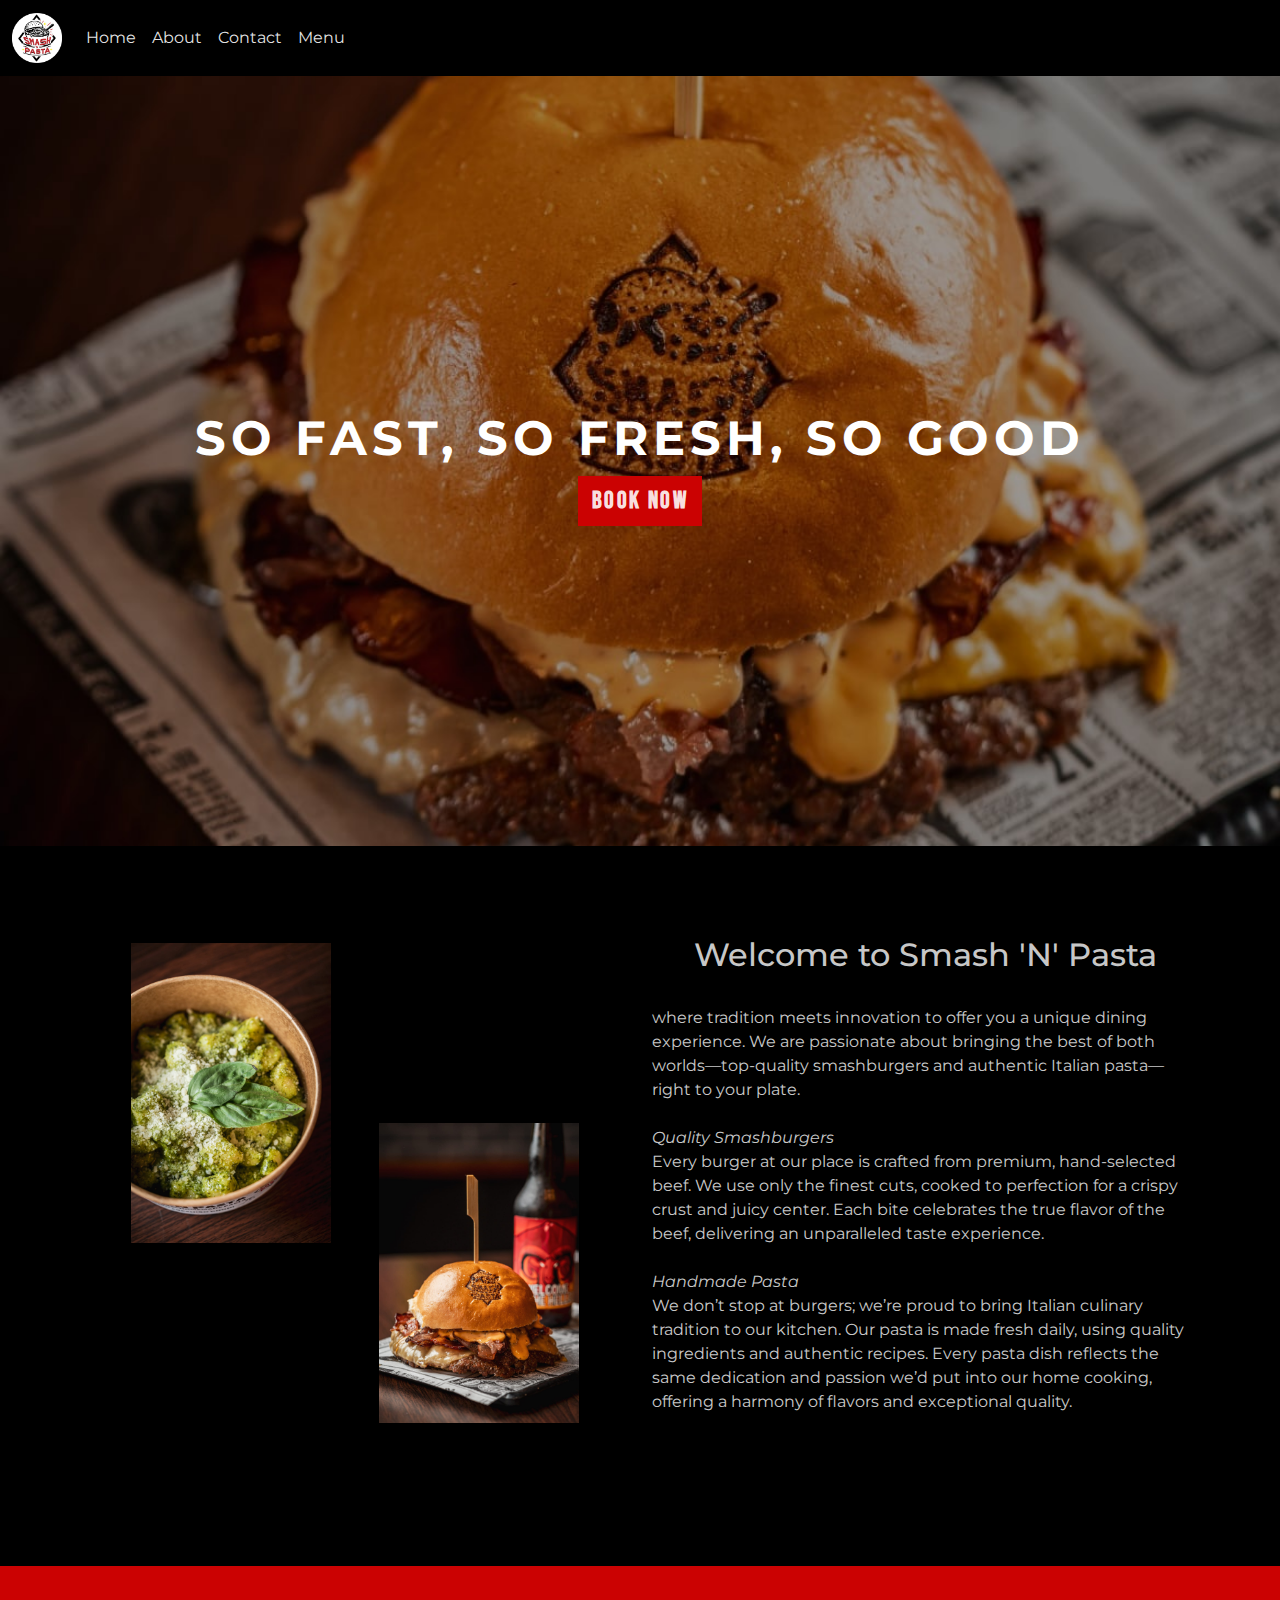
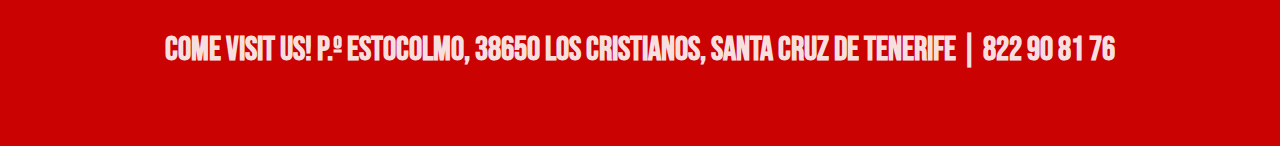
==== index.html @ 562987d6 "logo" ====
<!DOCTYPE html>
<html lang="en">
  <head>
    <meta charset="UTF-8" />
    <meta name="viewport" content="width=device-width, initial-scale=1.0" />
    <meta name="description" content="Smash burgers and homemade pasta in Tenerife" />
    <meta name="keywords" content="Smashburger, homemade, pasta, Tenerife" />
    <title>Smash N Pasta | So fast, so fresh, so good!</title>
    <link rel="icon" href="assets/logo.jpg" type="image/x-icon">


    <link
      href="https://cdn.jsdelivr.net/npm/bootstrap@5.3.3/dist/css/bootstrap.min.css"
      rel="stylesheet"
      integrity="sha384-QWTKZyjpPEjISv5WaRU9OFeRpok6YctnYmDr5pNlyT2bRjXh0JMhjY6hW+ALEwIH"
      crossorigin="anonymous"
    />
    <link rel="stylesheet" 
    href="https://cdn.jsdelivr.net/npm/bootstrap-icons@1.11.3/font/bootstrap-icons.min.css">
    <link rel="stylesheet" href="./styles/styles.css" />
  </head>
  <body>
    <header>
      <nav class="navbar navbar-expand-lg">
        <div class="container-fluid">
          <a class="navbar-brand" href="#">
            <img src="./assets/logo.jpg" alt="logo" class="logo" />
          </a>
          <button
            class="navbar-toggler"
            type="button"
            data-bs-toggle="collapse"
            data-bs-target="#navbarNav"
            aria-controls="navbarNav"
            aria-expanded="false"
            aria-label="Toggle navigation"
          >
            <i class="bi bi-list"></i>
          </button>
          <div class="collapse navbar-collapse" id="navbarNav">
            <ul class="navbar-nav">
              <li class="nav-item">
                <a class="nav-link" href="#"></a>
              </li>
              <li class="nav-item">
                <a class="nav-link" href="#about"></a>
              </li>
              <li class="nav-item">
                <a class="nav-link" href="#contact"></a>
              </li>
              <li class="nav-item">
                <a class="nav-link" href="menu.html"></a>
              </li>
            </ul>
          </div>
        </div>
      </nav>
    </header>
    <main>
      <section class="container-fluid hero-container">
        <h1></h1>
        <button></button>
      </section>
      <section class="container about-container" id="about">
        <div class="row">
          <div class="col lg-6 pics">
            <div class="left-pic"></div>
            <div class="right-pic"></div>
          </div>
          <div class="col-lg-6 description">
            <h2></h2>
            <br />
            <p></p>
          </div>
        </div>
      </section>
    </main>
    <footer class="container-fluid" id="contact">
      <p></p>
    </footer>
    <script src="scripts/script.js"></script>
    <script
      src="https://cdn.jsdelivr.net/npm/bootstrap@5.3.3/dist/js/bootstrap.bundle.min.js"
      integrity="sha384-YvpcrYf0tY3lHB60NNkmXc5s9fDVZLESaAA55NDzOxhy9GkcIdslK1eN7N6jIeHz"
      crossorigin="anonymous"
    ></script>
  </body>
</html>
---- styles/styles.css ----
@import url('https://fonts.googleapis.com/css2?family=Bebas+Neue&display=swap');
@import url('https://fonts.googleapis.com/css2?family=Bebas+Neue&family=Montserrat:ital,wght@0,100..900;1,100..900&display=swap');



:root {
    --title: white;
    --background: black;
    --links: rgba(255, 255, 255, 0.9);
    --text: rgba(255, 255, 255, 0.8);
    --main: rgb(203, 2, 2);
}

body {
    margin: 0;
    padding: 0;
    box-sizing: border-box;
    background-color: var(--background);
    color: var(--text);
    font-family: "Montserrat", sans-serif;
    scroll-behavior:smooth;
}

header {
    height: 6vh;
    position: fixed;
    top: 0;
    left: 0;
    z-index: 1;
    width: 100%;
}

nav {
    background-color: var(--background)
}

.nav-link, .navbar-brand,
.nav-link:hover, .nav-link:focus{
    color: var(--links) !important;
}

.nav-link.active {
    font-weight: 600;
}

.navbar i{
    color: var(--text);
}

.logo {
    width: 50px;
    height: 50px;
}


.hero-container {
    height: 94vh;
    padding-top: 10vh;
    background: url(../assets/hero-img.jpeg);
    background-position: center;
    background-size: cover;
    display: flex;
    justify-content: center;
    align-items: center;
    flex-direction: column;
    text-align: center;
}

h1{
    color: var(--title);
    font-size: 3em;
    font-weight: bold;
    letter-spacing: 0.1em;
}


button {
    background-color: var(--main);
    color: var(--links);
    border: none;
    font-size: 1.5em;
    letter-spacing: 0.1em;
    padding: 0.3em 0.6em;
    font-weight: bold;
    font-family: "Bebas Neue", sans-serif;
}


.about-container{
    height: 80vh;
    padding-top: 10vh;
}


.about-container .row {
    display: flex;
    align-items: center;
}

.pics {
    display: flex;
    justify-content: space-evenly;
    height: 100%;
}

.left-pic, .right-pic {
    width: 200px;
    height: 300px;
}

.left-pic {
    background: url(../assets/pesto.jpeg);
    background-size: contain;
    transform: translateY(-30%);

}

.right-pic {
    background: url(../assets/burger.jpeg);
    background-size: contain;
    transform: translateY(30%);
}

.description {
    height: 100%;
    font-size: 1em;
    display: flex;
    align-items: center;
    flex-direction: column;
    justify-content: center;

}

footer {
    height: 20vh;
    color: var(--links);    font-size: 1.3em;
    display: flex;
    flex-direction: column;
    align-items: center;
    justify-content: center;
    background-color: var(--main);
    text-align: center;
}

footer p {
    margin-bottom: 0.3em;
}

footer p:first-of-type{
    font-weight: bold;
    font-family: "Bebas Neue", sans-serif;
    font-size: 1.6em;

}

.menu-container {
    padding-top: 15vh;
    padding-bottom: 10vh;
}


#menu-list a{
    text-decoration: none;
}

#menu .category {
    padding-top: 10vh;
}

#menu img {
    width: 200px;
    height: 200px;
    object-fit: cover;
}

.product-name {
    text-decoration: underline;
}

.product-description {
    font-size: 0.9em;
}

.product-price {
    font-weight: 500;
    color: greenyellow;
}

.allergens {
    font-style: italic;
}


button.back-to-top {
    position: sticky;
    bottom: 4vh;
    left: 47%;
}



@media (max-width: 1200px) {

    header {
        position: static;
    }

    .hero-container {
        height: 500px;
    }

    .hero-container h1, 
    .hero-container button{
        font-size: 1em;
    }

    .about-container {
        height: auto;
        padding-top: 2em;
    }

    .pics, .description {
        margin-bottom: 2em;
    }

    footer {
        font-size: 1em;
    }
}

@media (max-width: 992px ) {
    .pics >* {
        height: 150px;
        width: 90px;
        background-size: cover;
        transform: none;
    }

}

@media (max-width: 576px) {
    footer {
        font-size: 0.8em;
    }
}
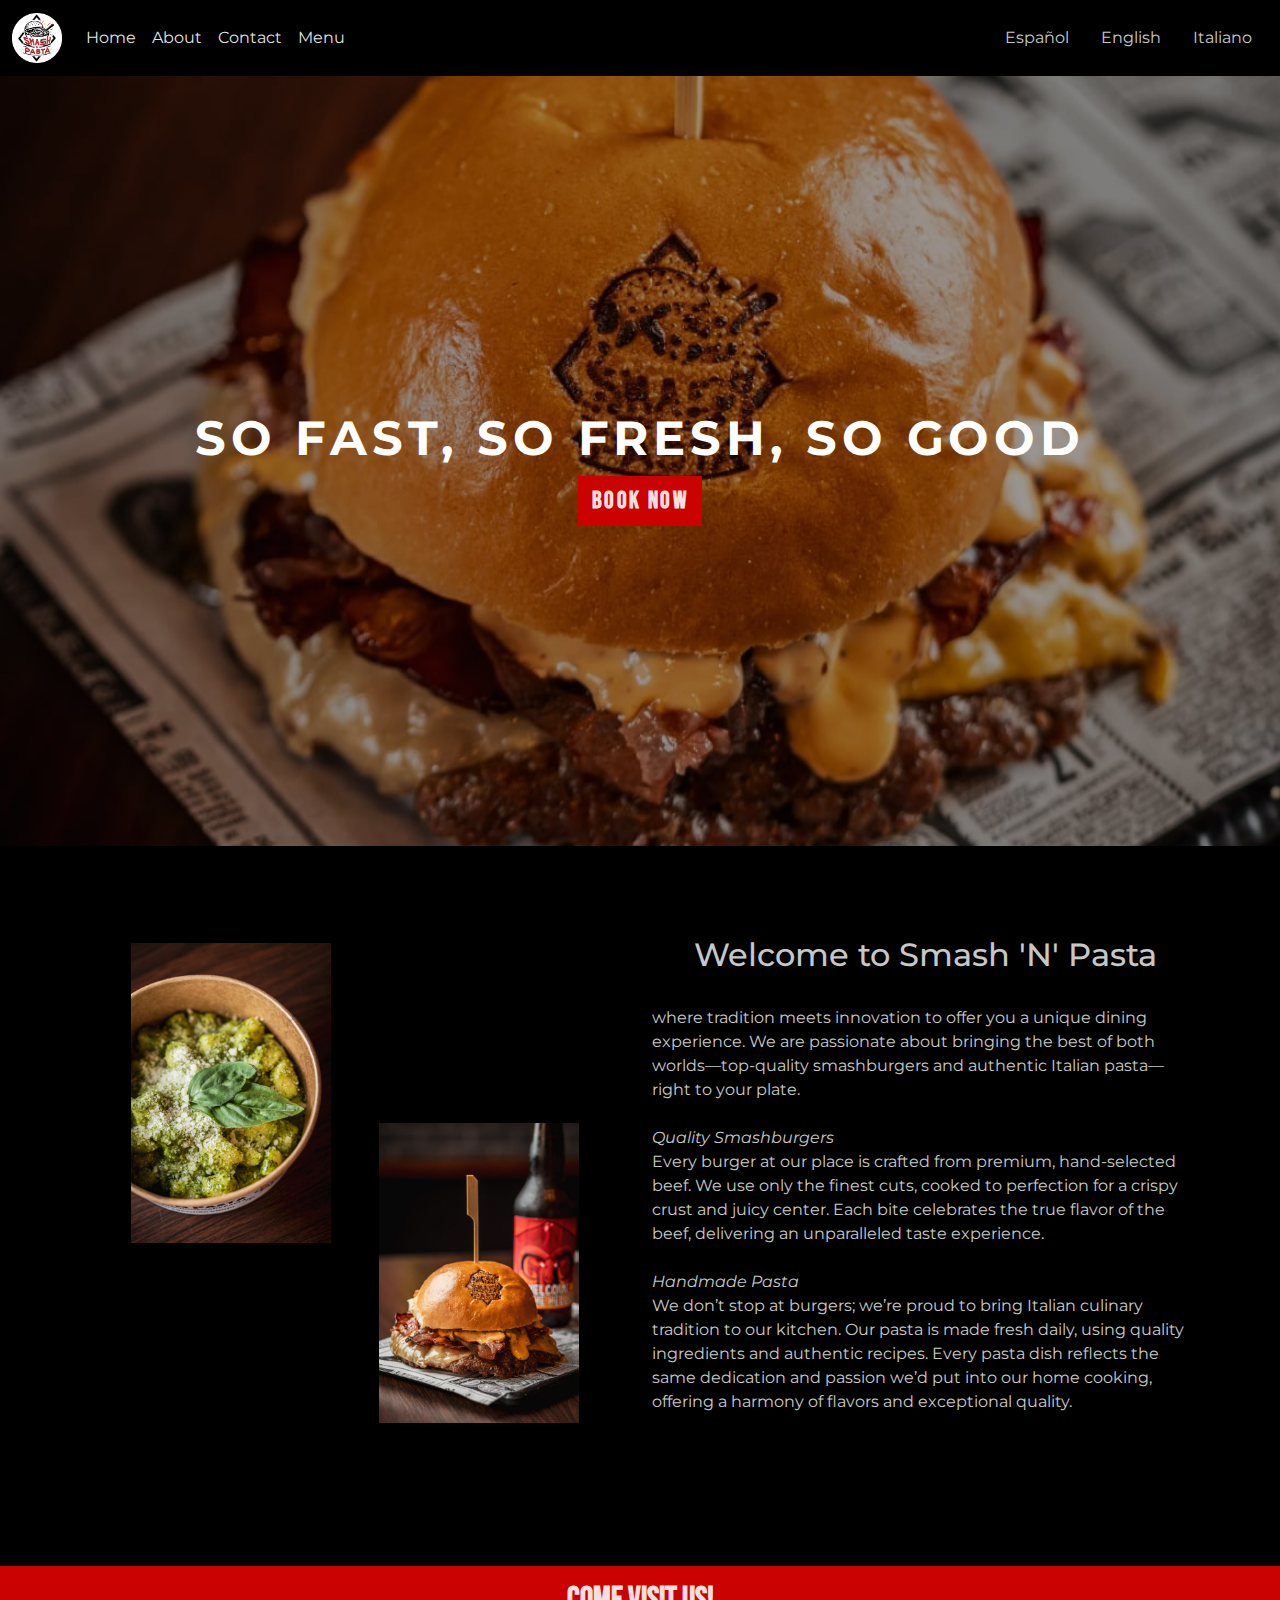
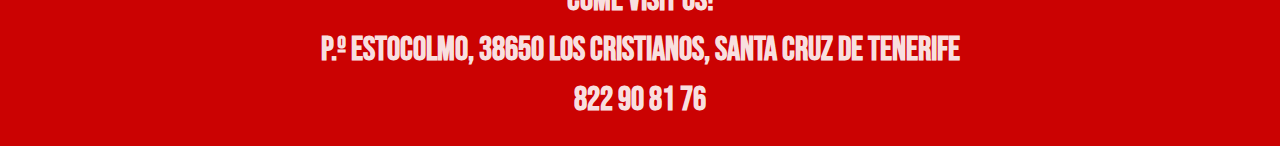
==== commit 087f811f: "menu language" ====
--- a/index.html
+++ b/index.html
@@ -52,6 +52,11 @@
                 <a class="nav-link" href="menu.html"></a>
               </li>
             </ul>
+            <ul id="language-list" class="navbar-nav">
+              <li class="nav-item" id="español">Español</li>
+              <li class="nav-item" id="english">English</li>
+              <li class="nav-item" id="italiano">Italiano</li>
+            </ul>
           </div>
         </div>
       </nav>
--- a/styles/styles.css
+++ b/styles/styles.css
@@ -199,7 +199,20 @@
 
 
 
-@media (max-width: 1200px) {
+#language-list li{
+    padding: 0 1em;
+    cursor: pointer;
+}
+
+@media (min-width: 992px) {
+    #navbarNav {
+        display: flex;
+        flex-direction: row;
+        justify-content: space-between;
+    }
+}
+
+@media (max-width: 1199.98px) {
 
     header {
         position: static;
@@ -226,9 +239,10 @@
     footer {
         font-size: 1em;
     }
-}
-
-@media (max-width: 992px ) {
+
+}
+
+@media (max-width: 991.98px ) {
     .pics >* {
         height: 150px;
         width: 90px;
@@ -236,9 +250,17 @@
         transform: none;
     }
 
-}
-
-@media (max-width: 576px) {
+    #language-list {
+        float: right;
+    }
+
+    #language-list li{
+        padding: 0.3em 0;
+    }
+
+}
+
+@media (max-width: 575.98px) {
     footer {
         font-size: 0.8em;
     }
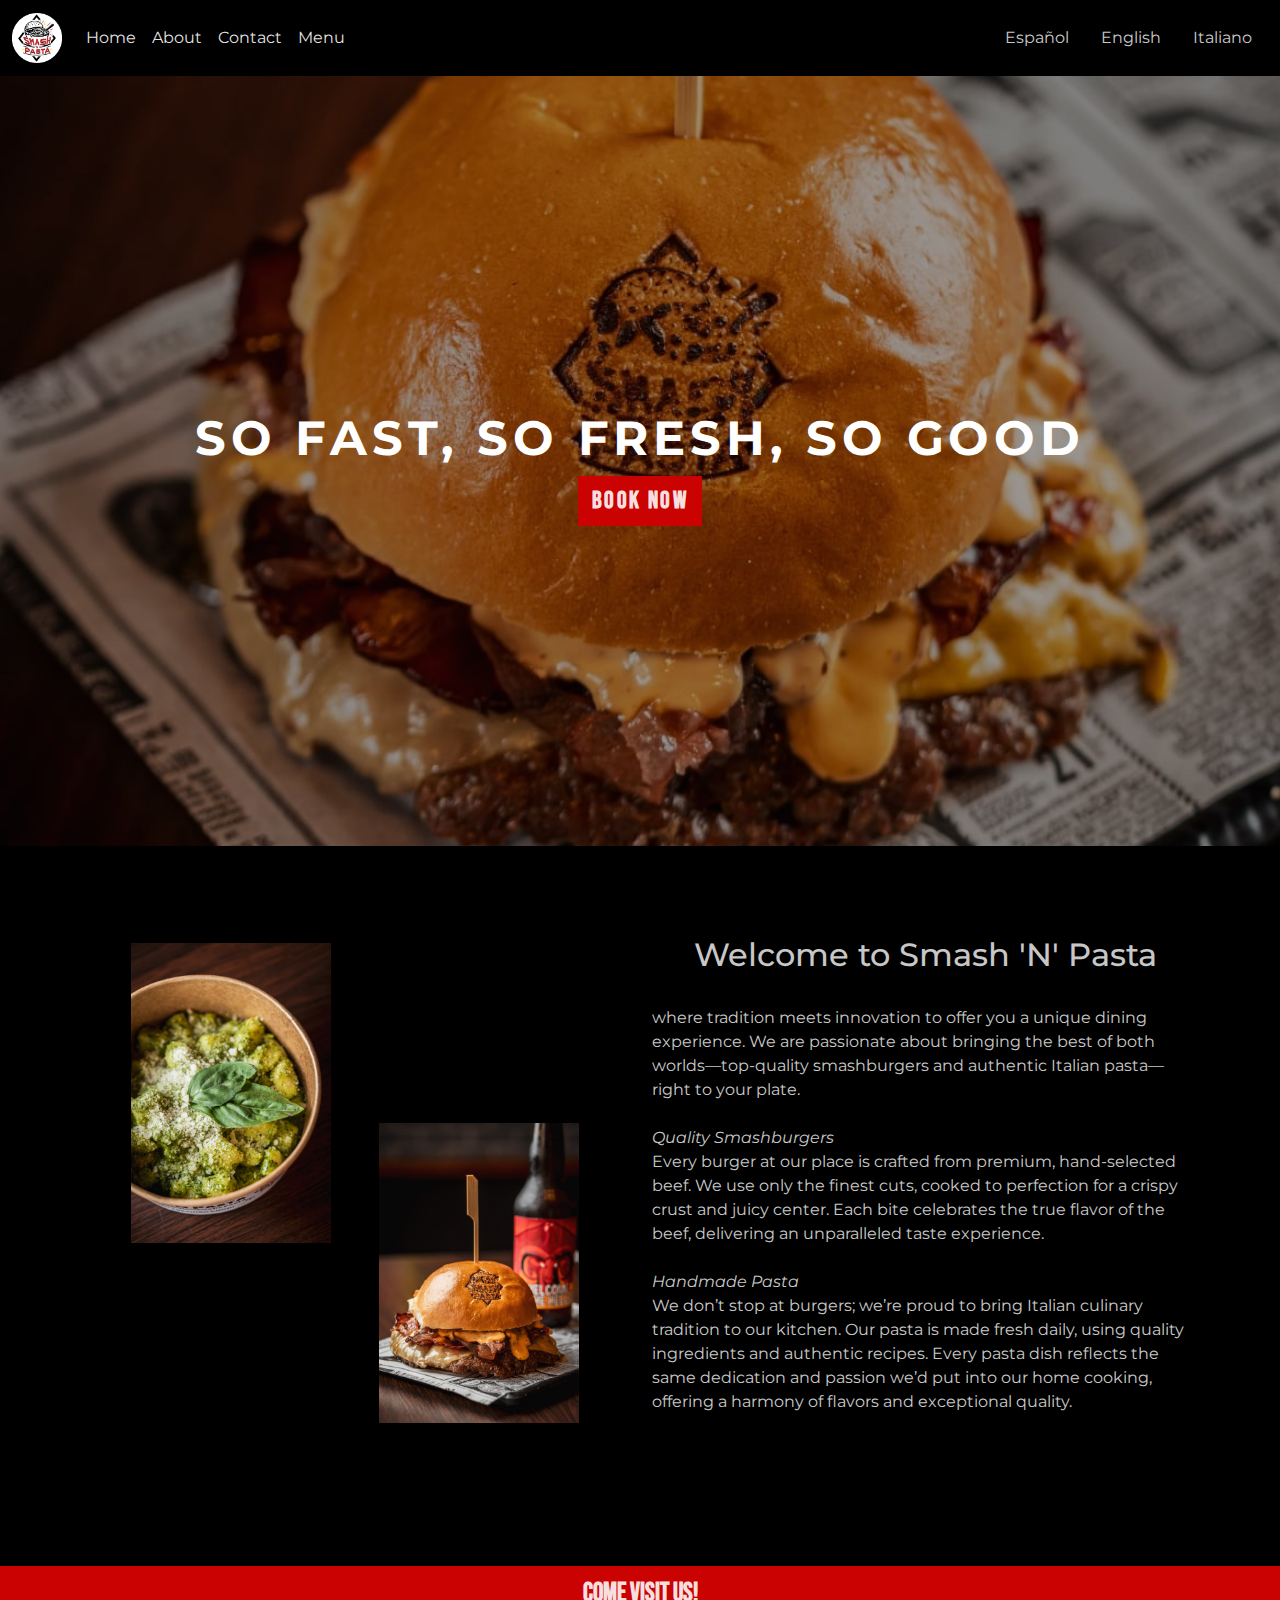
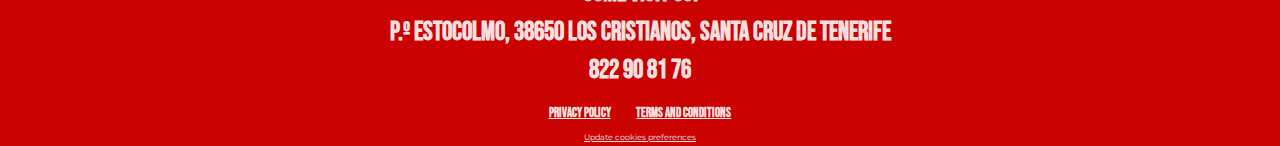
==== commit 3cd4f289: "cookie, privacy, terms, call to action" ====
--- a/index.html
+++ b/index.html
@@ -3,11 +3,13 @@
   <head>
     <meta charset="UTF-8" />
     <meta name="viewport" content="width=device-width, initial-scale=1.0" />
-    <meta name="description" content="Smash burgers and homemade pasta in Tenerife" />
+    <meta
+      name="description"
+      content="Smash burgers and homemade pasta in Tenerife"
+    />
     <meta name="keywords" content="Smashburger, homemade, pasta, Tenerife" />
     <title>Smash N Pasta | So fast, so fresh, so good!</title>
-    <link rel="icon" href="assets/logo.jpg" type="image/x-icon">
-
+    <link rel="icon" href="assets/logo.jpg" type="image/x-icon" />
 
     <link
       href="https://cdn.jsdelivr.net/npm/bootstrap@5.3.3/dist/css/bootstrap.min.css"
@@ -15,8 +17,10 @@
       integrity="sha384-QWTKZyjpPEjISv5WaRU9OFeRpok6YctnYmDr5pNlyT2bRjXh0JMhjY6hW+ALEwIH"
       crossorigin="anonymous"
     />
-    <link rel="stylesheet" 
-    href="https://cdn.jsdelivr.net/npm/bootstrap-icons@1.11.3/font/bootstrap-icons.min.css">
+    <link
+      rel="stylesheet"
+      href="https://cdn.jsdelivr.net/npm/bootstrap-icons@1.11.3/font/bootstrap-icons.min.css"
+    />
     <link rel="stylesheet" href="./styles/styles.css" />
   </head>
   <body>
@@ -64,7 +68,7 @@
     <main>
       <section class="container-fluid hero-container">
         <h1></h1>
-        <button></button>
+        <button href="tel:+34822908176"></button>
       </section>
       <section class="container about-container" id="about">
         <div class="row">
@@ -82,6 +86,7 @@
     </main>
     <footer class="container-fluid" id="contact">
       <p></p>
+      <a href="#" id="open_preferences_center">Update cookies preferences</a>
     </footer>
     <script src="scripts/script.js"></script>
     <script
@@ -89,5 +94,39 @@
       integrity="sha384-YvpcrYf0tY3lHB60NNkmXc5s9fDVZLESaAA55NDzOxhy9GkcIdslK1eN7N6jIeHz"
       crossorigin="anonymous"
     ></script>
+
+    <!-- Cookie Consent by FreePrivacyPolicy.com https://www.FreePrivacyPolicy.com -->
+    <script
+      type="text/javascript"
+      src="//www.freeprivacypolicy.com/public/cookie-consent/4.2.0/cookie-consent.js"
+      charset="UTF-8"
+    ></script>
+    <script type="text/javascript" charset="UTF-8">
+      document.addEventListener("DOMContentLoaded", function () {
+        cookieconsent.run({
+          notice_banner_type: "standalone",
+          consent_type: "express",
+          palette: "dark",
+          language: "es",
+          page_load_consent_levels: ["strictly-necessary"],
+          notice_banner_reject_button_hide: false,
+          preferences_center_close_button_hide: false,
+          page_refresh_confirmation_buttons: false,
+          website_name: "Smash 'N' Pasta",
+          website_privacy_policy_url:
+            "https://smash-n-pasta-tenerife.com/politica-de-privacidad",
+        });
+      });
+    </script>
+
+    <noscript
+      >Cookie Consent by
+      <a href="https://www.freeprivacypolicy.com/"
+        >Free Privacy Policy Generator</a
+      ></noscript
+    >
+    <!-- End Cookie Consent by FreePrivacyPolicy.com https://www.FreePrivacyPolicy.com -->
+
+    <!-- Below is the link that users can use to open Preferences Center to change their preferences. Do not modify the ID parameter. Place it where appropriate, style it as needed. -->
   </body>
 </html>
--- a/styles/styles.css
+++ b/styles/styles.css
@@ -133,7 +133,8 @@
 
 footer {
     height: 20vh;
-    color: var(--links);    font-size: 1.3em;
+    color: var(--links);    
+    font-size: 1em;
     display: flex;
     flex-direction: column;
     align-items: center;
@@ -152,6 +153,16 @@
     font-size: 1.6em;
 
 }
+
+footer a {
+    font-size: 0.5em;
+    color: var(--links);
+}
+
+footer span {
+    margin: 0 0.5em;
+}
+
 
 .menu-container {
     padding-top: 15vh;
@@ -264,4 +275,38 @@
     footer {
         font-size: 0.8em;
     }
+}
+
+
+#privacy-policy {
+    padding: 2em;
+}
+
+#privacy-policy a {
+    color: var(--main);
+}
+
+.freeprivacypolicy-com---palette-dark.freeprivacypolicy-com---nb {
+    bottom: 0 !important;
+    height: auto;
+    top: auto;
+}
+
+
+.freeprivacypolicy-com---palette-dark .cc-nb-okagree,
+.freeprivacypolicy-com---palette-dark .cc-nb-reject,
+.freeprivacypolicy-com---palette-dark .cc-cp-foot-save  {
+    background-color: var(--main) !important;
+    color: var(--links);
+}
+
+footer {
+    position: relative;
+}
+
+#open_preferences_center {
+    position: absolute;
+    bottom: 3px;
+    left: 0;
+    width: 100%;
 }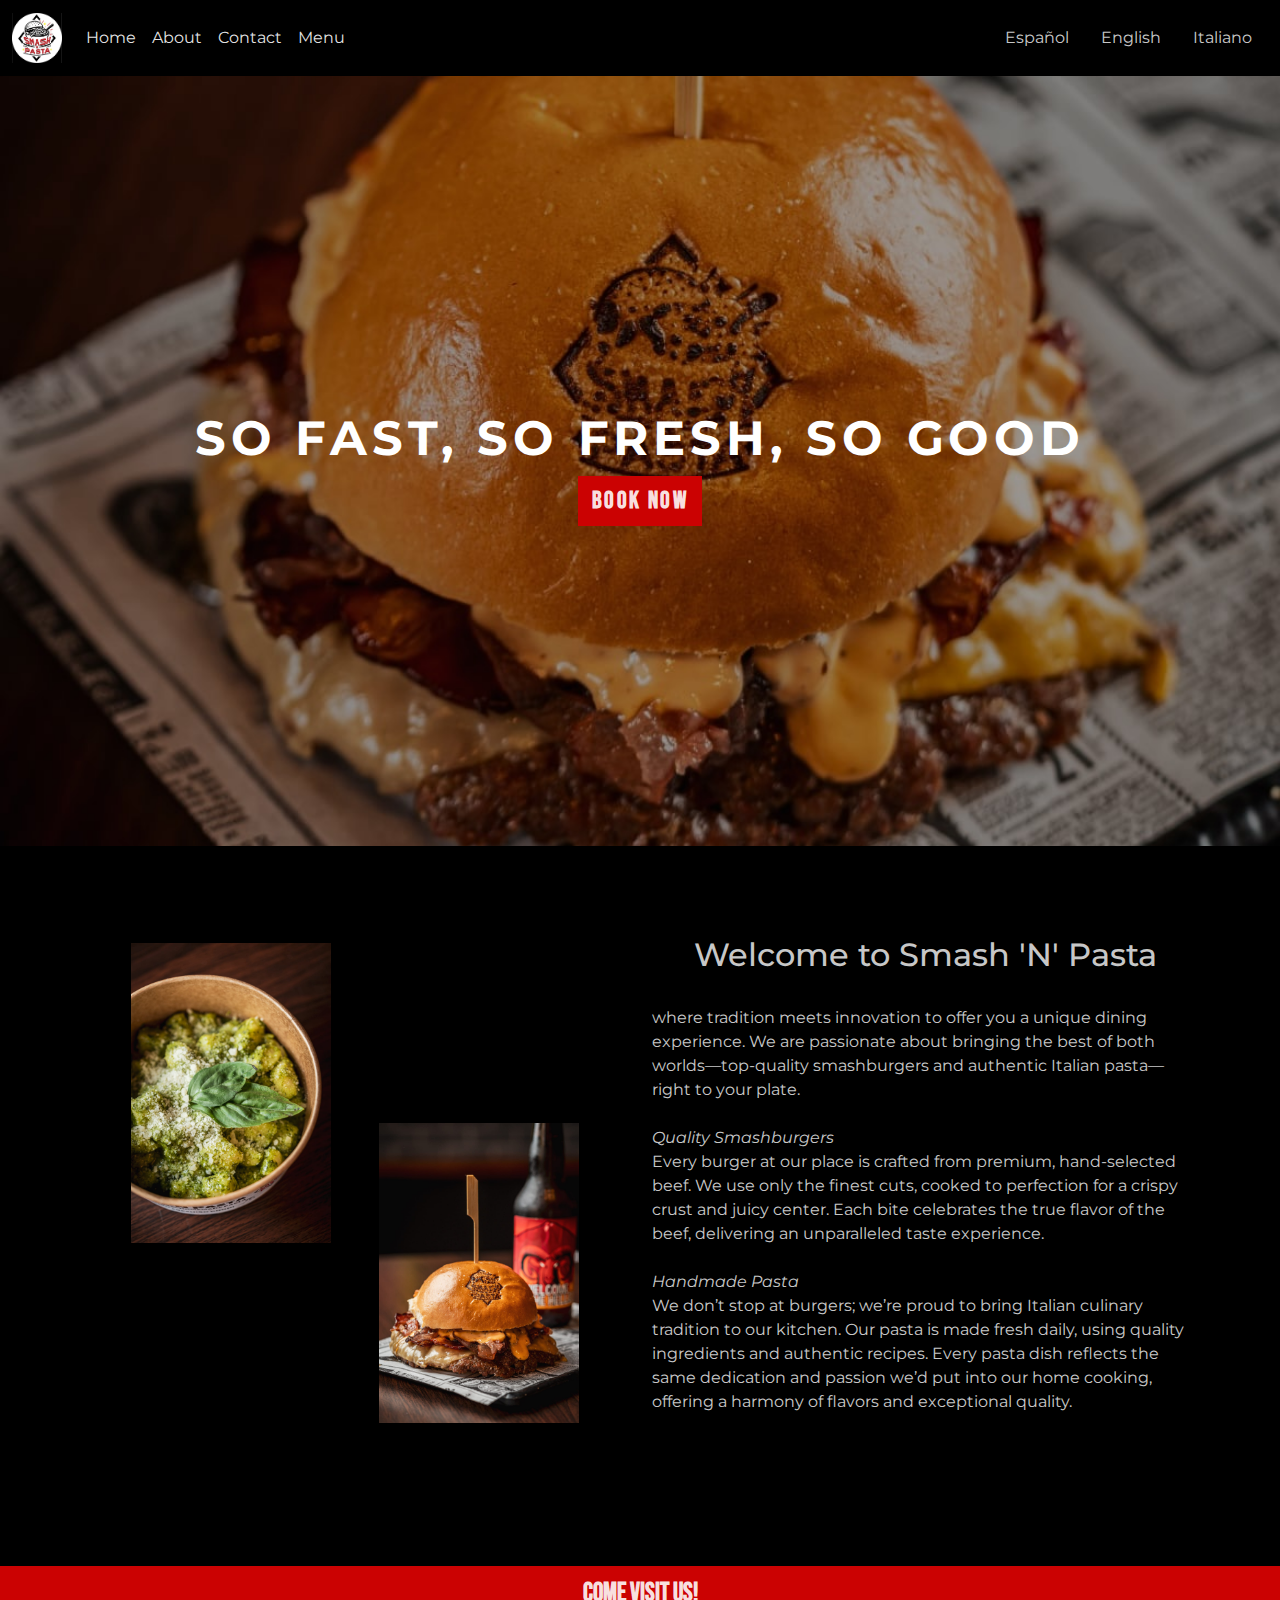
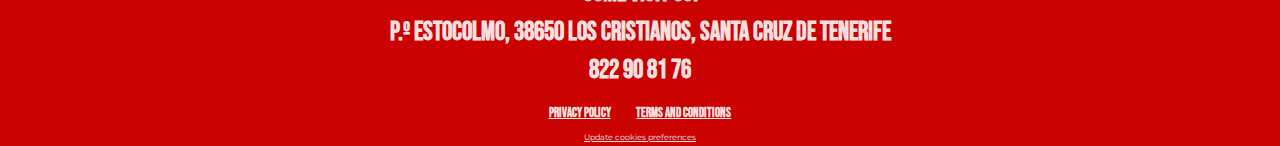
==== commit 90a78f9c: "logo" ====
--- a/index.html
+++ b/index.html
@@ -28,7 +28,7 @@
       <nav class="navbar navbar-expand-lg">
         <div class="container-fluid">
           <a class="navbar-brand" href="#">
-            <img src="./assets/logo.jpg" alt="logo" class="logo" />
+            <img src="./assets/logo-black.png" alt="logo" class="logo" />
           </a>
           <button
             class="navbar-toggler"
@@ -68,7 +68,7 @@
     <main>
       <section class="container-fluid hero-container">
         <h1></h1>
-        <button href="tel:+34822908176"></button>
+        <a href="tel:+34822908176"><button></button></a>
       </section>
       <section class="container about-container" id="about">
         <div class="row">
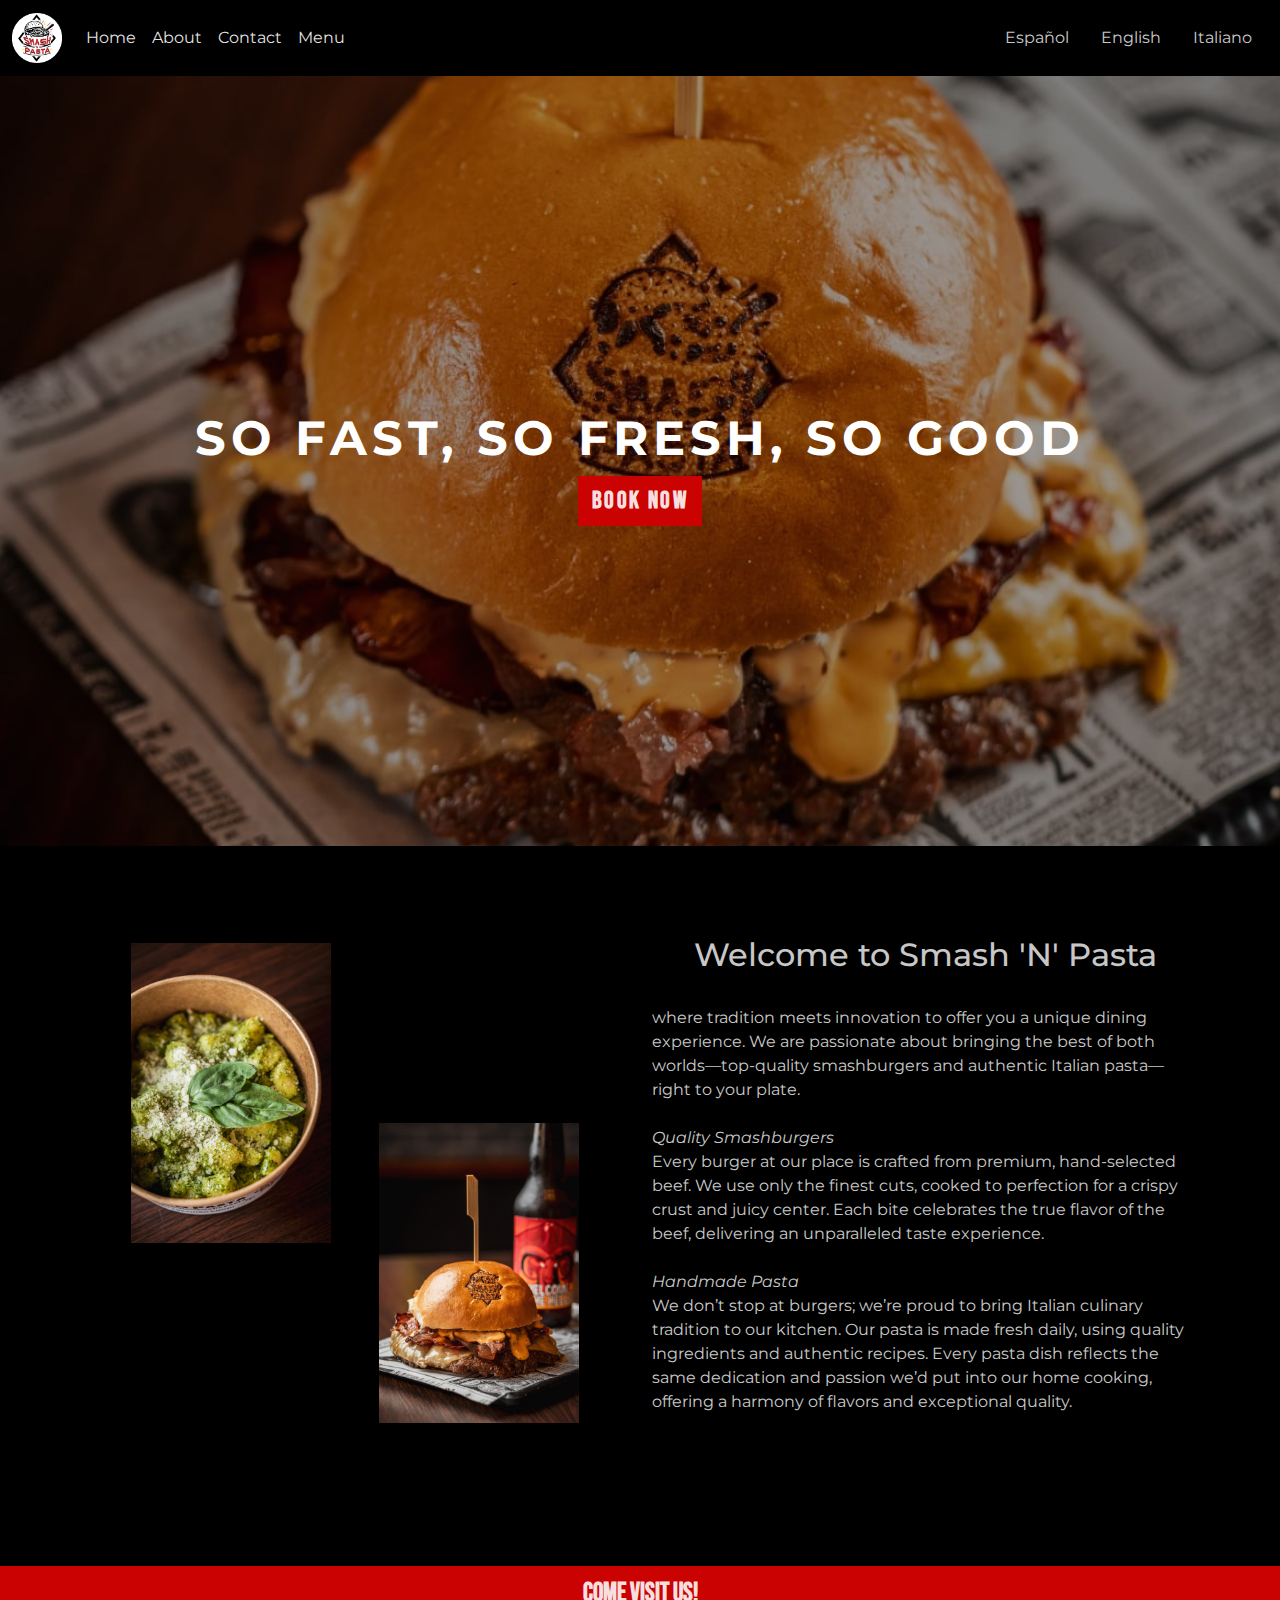
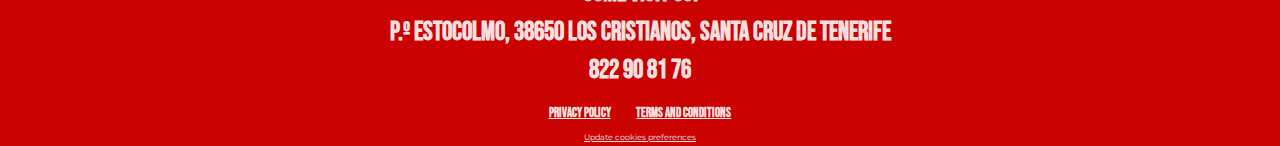
==== commit 8d8e55b7: "logo fix" ====
--- a/index.html
+++ b/index.html
@@ -28,7 +28,7 @@
       <nav class="navbar navbar-expand-lg">
         <div class="container-fluid">
           <a class="navbar-brand" href="#">
-            <img src="./assets/logo-black.png" alt="logo" class="logo" />
+            <img src="./assets/logo.jpg" alt="logo" class="logo" />
           </a>
           <button
             class="navbar-toggler"
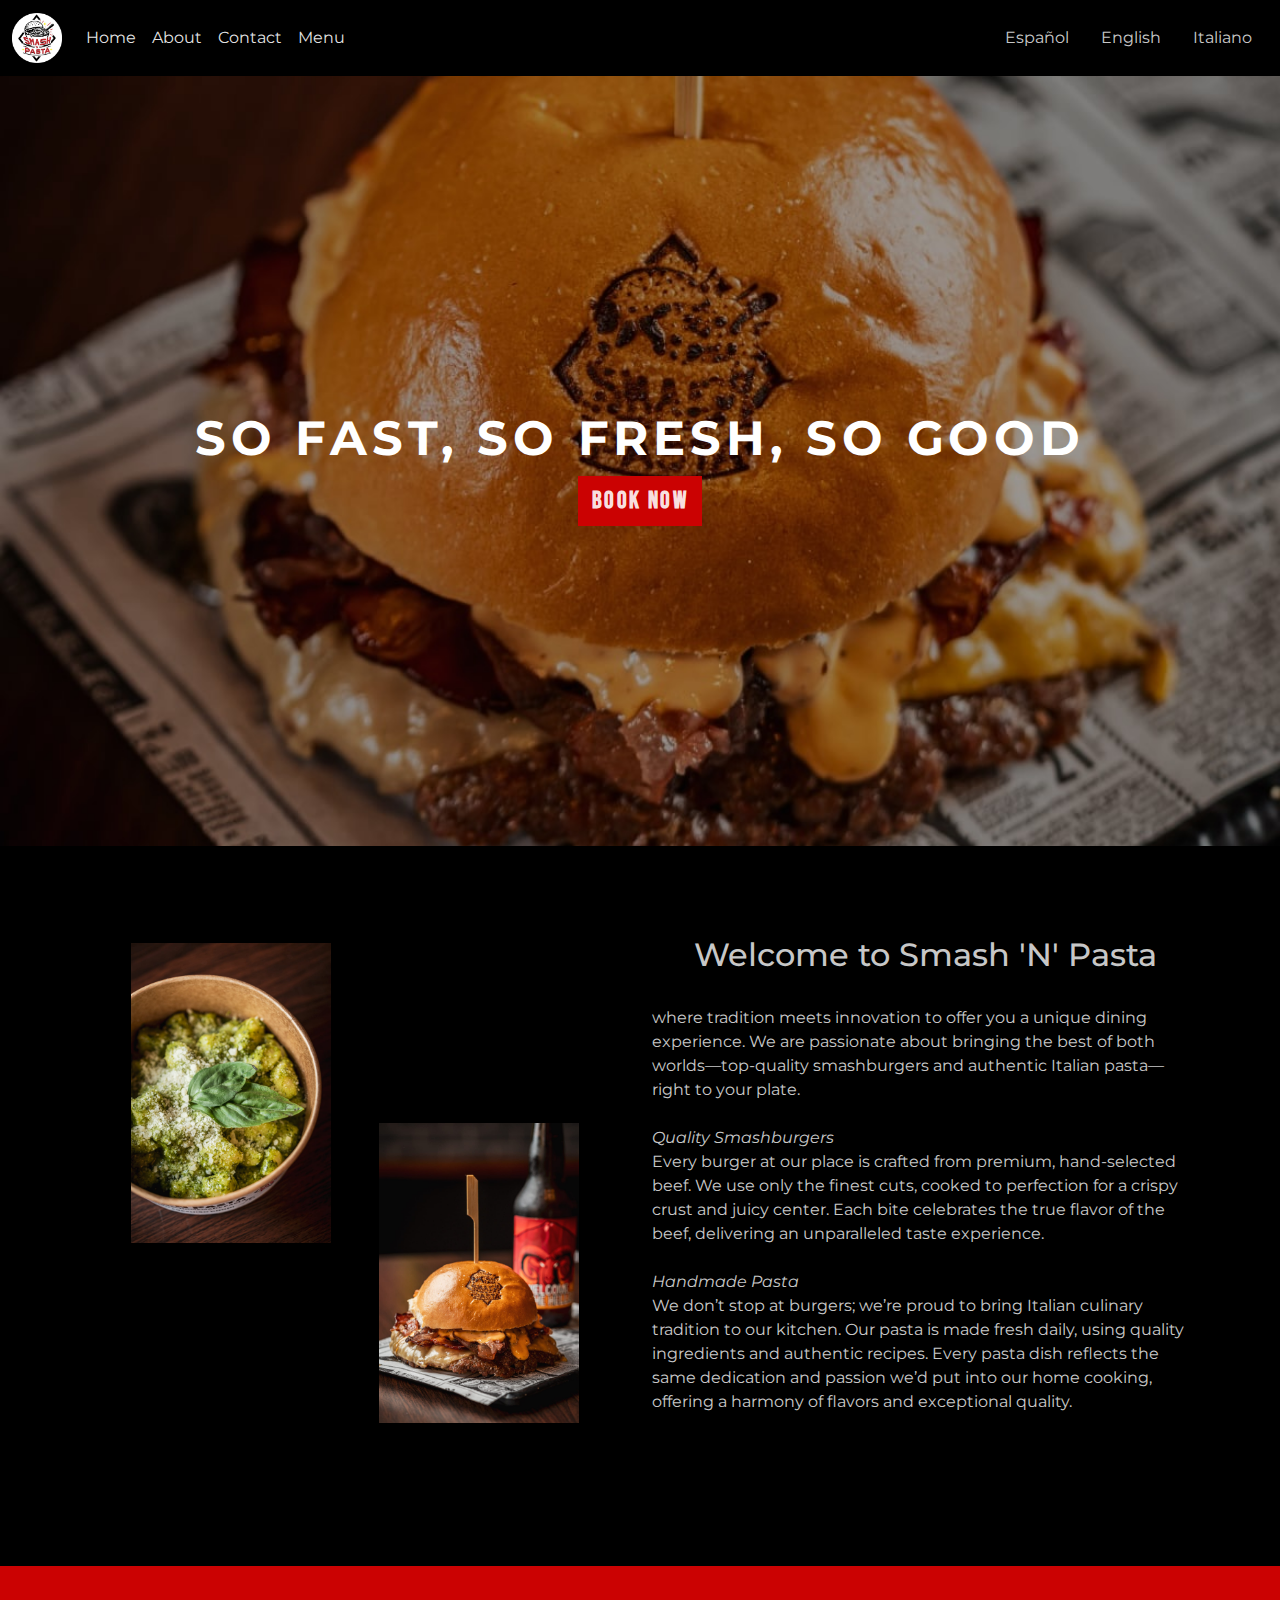
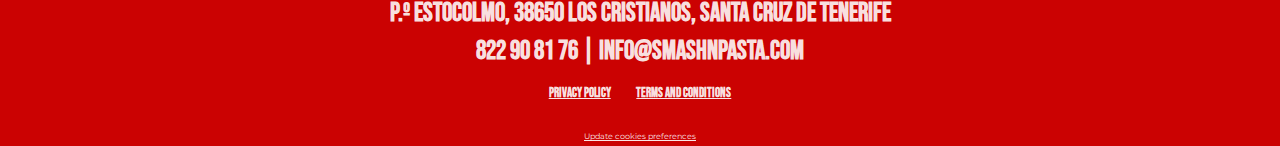
==== commit bcdf5a85: "thumbnail" ====
--- a/index.html
+++ b/index.html
@@ -8,6 +8,12 @@
       content="Smash burgers and homemade pasta in Tenerife"
     />
     <meta name="keywords" content="Smashburger, homemade, pasta, Tenerife" />
+     <!-- Meta Tags Open Graph -->
+     <meta property="og:title" content="Smash 'n' Pasta">
+     <meta property="og:description" content="Smash burgers and homemade pasta in Tenerife">
+     <meta property="og:image" content="./assets/logo.jpg">
+     <meta property="og:url" content="https://smash-n-pasta-tenerife.com/">
+     <meta property="og:type" content="website">
     <title>Smash N Pasta | So fast, so fresh, so good!</title>
     <link rel="icon" href="assets/logo.jpg" type="image/x-icon" />
 
--- a/styles/styles.css
+++ b/styles/styles.css
@@ -233,7 +233,9 @@
         height: 500px;
     }
 
-    .hero-container h1, 
+    .hero-container h1 {
+        font-size: 2em;
+    } 
     .hero-container button{
         font-size: 1em;
     }
@@ -248,7 +250,7 @@
     }
 
     footer {
-        font-size: 1em;
+        font-size: 0.7em;
     }
 
 }
@@ -278,11 +280,12 @@
 }
 
 
-#privacy-policy {
+#privacy-policy, #terms {
     padding: 2em;
 }
 
-#privacy-policy a {
+#privacy-policy a,
+#terms a {
     color: var(--main);
 }
 
@@ -306,7 +309,7 @@
 
 #open_preferences_center {
     position: absolute;
-    bottom: 3px;
+    bottom: 2%;
     left: 0;
     width: 100%;
 }